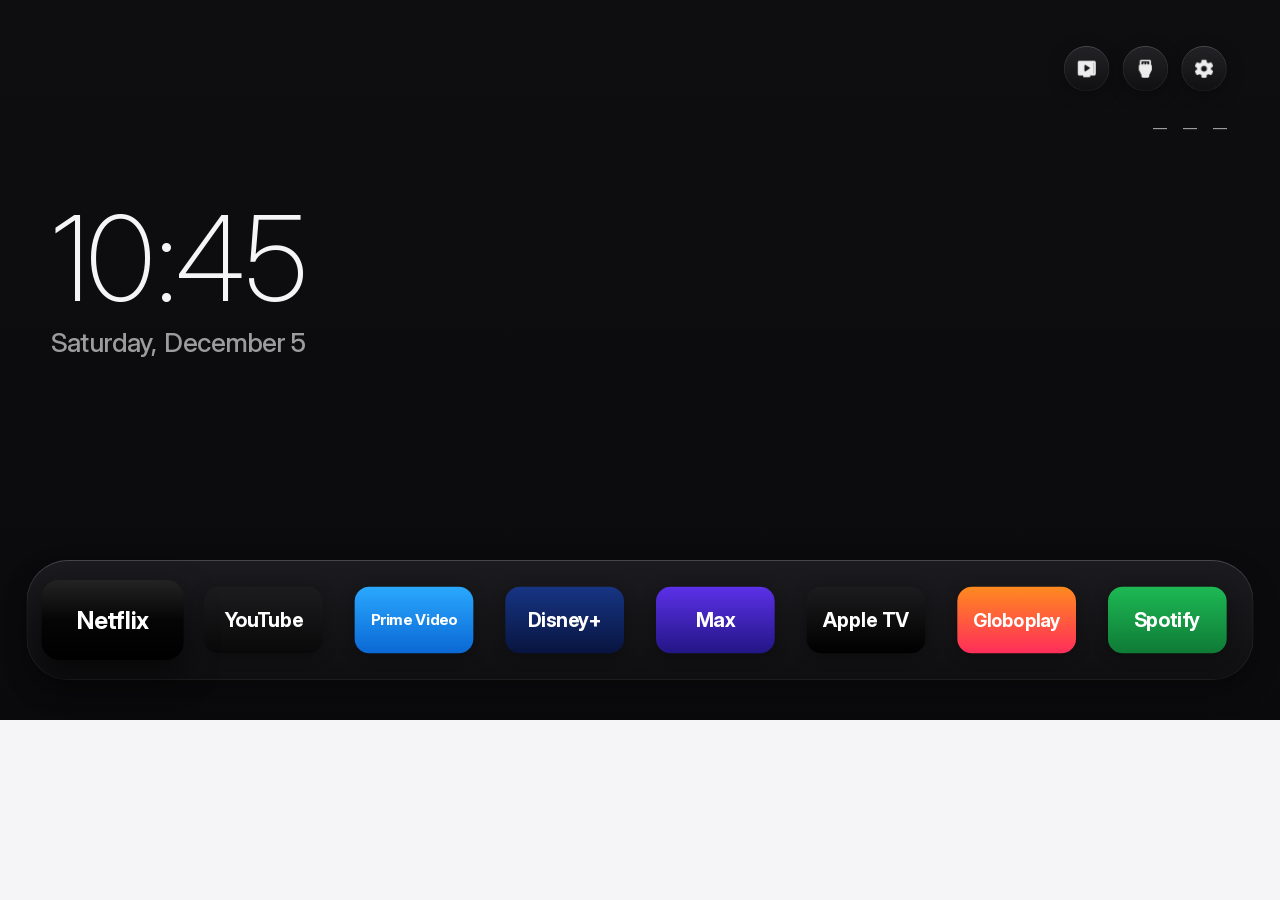
==== web/index.html @ 20df63eb "refactor: reorganiza estrutura da aplicacao Free My TV para Tizen" ====
<!doctype html>
<html lang="en">
<head>
<meta charset="utf-8">
<meta name="viewport" content="width=1920, height=1080">
<title>Free My TV</title>
<link rel="stylesheet" href="home.css">
</head>
<body>
<script>
  // The look the home screen last had, before anything is drawn, so a night start doesn't flash the day one first.
  try {
    if (localStorage.getItem('fmtv.night') === 'true') {
      document.documentElement.style.background = '#0B0B0D';
      document.body.className = 'night';
    }
  } catch (e) {}
</script>
<div id="stage">
  <div id="sky" class="layer">
    <div class="grad day"></div>
    <div class="grad night"></div>
    <canvas id="bgA" width="48" height="27"></canvas>
    <canvas id="bgB" width="48" height="27"></canvas>
    <div class="veil"></div>
    <div class="lift"></div>
  </div>
  <div id="home" class="layer">
    <div id="top" class="layer">
      <h1 id="title"></h1>
      <div id="tabs"></div>
      <div id="quotes"></div>
      <div id="buttons"></div>
      <div id="cards"></div>
      <div id="clock"><span class="time"></span><span class="date"></span></div>
    </div>
    <div id="platter"></div>
    <div id="tiles"></div>
  </div>
  <div id="drawer" class="layer"></div>
  <div id="apps" class="layer sheet"><h2></h2><div class="grid"></div></div>
  <div id="settings" class="layer sheet"><div class="box"></div></div>
  <div id="shelfedit" class="layer sheet"><div class="box"></div></div>
  <div id="langpick" class="layer sheet"><div class="box"></div></div>
  <div id="citypick" class="layer sheet"><div class="box"></div></div>
  <div id="keypick" class="layer sheet"><div class="box"></div></div>
  <div id="about" class="layer sheet"><div class="box"></div></div>
  <div id="dim" class="layer"></div>
  <div id="ambient" class="layer"></div>
  <div id="saver" class="layer"></div>
  <div id="toast"></div>
</div>
<script src="config.js"></script>
<script src="coins.js"></script>
<script src="i18n.js"></script>
<script src="strings.js"></script>
<script src="tv.js"></script>
<script src="zones.js"></script>
<script src="data.js"></script>
<script src="home.js"></script>
</body>
</html>
---- web/home.css ----
/*
 * The home screen on a 1920 × 1080 stage, with the Android app's measurements (HomeView): the title and tabs at the top
 * left, icon-only glass buttons at the top right, three picks, and the glass shelf at the bottom; ↓ on the shelf opens
 * the drawer (inputs, shortcuts, weather, prices). Light by day, dark from sunset to sunrise.
 * No CSS variables, grid or backdrop-filter: older LG TVs (webOS 3 and 4) don't have them, and blur is too heavy for
 * their GPUs. Only transform and opacity animate.
 */
@font-face {
  font-family: 'Inter';
  src: url('fonts/InterVariable.ttf') format('truetype');
  font-weight: 100 900;
}

html, body {
  margin: 0;
  padding: 0;
  width: 100%;
  height: 100%;
  overflow: hidden;
  background: #F5F5F7;
}

body {
  font-family: 'Inter', 'LG Smart UI', 'Helvetica Neue', Arial, sans-serif;
  color: #1D1D1F;
  -webkit-font-smoothing: antialiased;
  cursor: default;
}

button { font: inherit; color: inherit; background: none; border: 0; padding: 0; margin: 0; outline: none; }

#stage {
  position: absolute;
  left: 0;
  top: 0;
  width: 1920px;
  height: 1080px;
  overflow: hidden;
  -webkit-transform-origin: 0 0;
  transform-origin: 0 0;
}

.layer { position: absolute; left: 0; top: 0; width: 1920px; height: 1080px; }

/* Symbols: Material Symbols as white PNGs, tinted by the background color. */
.sym {
  display: inline-block;
  -webkit-mask-size: contain;
  -webkit-mask-repeat: no-repeat;
  -webkit-mask-position: center;
  background-color: currentColor;
}

/* MARK: - Background: the focused pick's photo, very blurred and almost white (almost black at night). */

#sky { background: #EBEBEF; }
#sky .grad { position: absolute; left: 0; top: 0; width: 100%; height: 100%; -webkit-transition: opacity 2s; transition: opacity 2s; }
#sky .day { background: -webkit-linear-gradient(top, #F5F5F7, #E2E2E7); background: linear-gradient(#F5F5F7, #E2E2E7); }
#sky .night { background: -webkit-linear-gradient(top, #1C1C1E, #0B0B0D); background: linear-gradient(#1C1C1E, #0B0B0D); opacity: 0; }
#sky canvas { position: absolute; left: -4%; top: -4%; width: 108%; height: 108%; opacity: 0; -webkit-transition: opacity 0.8s; transition: opacity 0.8s; }
#sky canvas.on { opacity: 1; }
#sky .veil { position: absolute; left: 0; top: 0; width: 100%; height: 100%; background: rgba(245, 245, 247, 0.74); -webkit-transition: background-color 2s; transition: background-color 2s; }
#sky .lift { position: absolute; left: 0; top: 0; width: 100%; height: 100%; background: #FFF; opacity: 0; -webkit-transition: opacity 0.45s, background-color 2s; transition: opacity 0.45s, background-color 2s; }
.night #sky .day { opacity: 0; }
.night #sky .night { opacity: 1; }
.night #sky .veil { background: rgba(11, 11, 13, 0.78); }
.night #sky .lift { background: #000; }
.drawer-open #sky .lift { opacity: 0.32; }
.night.drawer-open #sky .lift { opacity: 0.42; }

/* MARK: - Moving parts: the top fades and everything rises when the drawer opens. */

/* Each part is its own stack, so a focused tile (z-index) never shows over the drawer, a sheet or the screensaver. */
#home { z-index: 1; }
#drawer { z-index: 2; }
.sheet { z-index: 3; }
#saver { z-index: 4; }

#home, #drawer {
  -webkit-transition: -webkit-transform 0.38s cubic-bezier(0.32, 0.72, 0.2, 1), opacity 0.28s;
  transition: transform 0.38s cubic-bezier(0.32, 0.72, 0.2, 1), opacity 0.28s;
}
.drawer-open #home { -webkit-transform: translateY(-560px); transform: translateY(-560px); }
#top { -webkit-transition: opacity 0.2s; transition: opacity 0.2s; }
.drawer-open #top { opacity: 0; }
#drawer { -webkit-transform: translateY(560px); transform: translateY(560px); opacity: 0; }
.drawer-open #drawer { -webkit-transform: none; transform: none; opacity: 1; }
/* Closed, it still spans the screen below the shelf: only its keys take the pointer, and only when it's open. */
#drawer { pointer-events: none; }
.drawer-open #drawer .key { pointer-events: auto; }

/* MARK: - Title and tabs */

#title {
  position: absolute;
  left: 76px;
  top: 52px;
  margin: 0;
  font-size: 76px;
  font-weight: 600;
  letter-spacing: 0.004em;
  line-height: 1;
  white-space: nowrap;
  color: #1D1D1F;
  -webkit-transition: color 2s;
  transition: color 2s;
}

#tabs { position: absolute; left: 54px; top: 158px; height: 68px; white-space: nowrap; }
.tab {
  position: relative;
  display: inline-block;
  height: 68px;
  padding: 0 26px;
  margin-right: 4px;
  border-radius: 34px;
  font-size: 30px;
  font-weight: 500;
  line-height: 68px;
  color: #6E6E73;
  -webkit-transition: -webkit-transform 0.2s cubic-bezier(0.2, 0.9, 0.3, 1.2), background-color 0.17s, box-shadow 0.2s, color 0.17s;
  transition: transform 0.2s cubic-bezier(0.2, 0.9, 0.3, 1.2), background-color 0.17s, box-shadow 0.2s, color 0.17s;
}
.tab.on { font-weight: 600; color: #1D1D1F; }
.tab.focus {
  background: #FFF;
  color: #1D1D1F;
  -webkit-transform: scale(1.05);
  transform: scale(1.05);
  box-shadow: 0 8px 26px rgba(0, 0, 0, 0.22);
}
.night #title, .night .tab.on { color: #F5F5F7; }
.night .tab { color: rgba(245, 245, 247, 0.62); }
.night .tab.focus { color: #1D1D1F; box-shadow: 0 8px 26px rgba(0, 0, 0, 0.4); }

/* Crypto quotes at the right end of the tab row: a quiet detail. */
#quotes {
  position: absolute;
  right: 80px;
  top: 178px;
  height: 28px;
  font-size: 21px;
  line-height: 28px;
  color: #8E8E93;
  white-space: nowrap;
  -webkit-transition: opacity 0.17s;
  transition: opacity 0.17s;
  -webkit-font-feature-settings: 'tnum';
  font-feature-settings: 'tnum';
}
#quotes .q { display: inline-block; margin-left: 24px; }
#quotes svg { width: 15px; height: 15px; vertical-align: -1px; margin-right: 6px; fill: rgba(142, 142, 147, 0.7); }
#quotes.hide { opacity: 0; }
.night #quotes { color: rgba(245, 245, 247, 0.62); }
.night #quotes svg { fill: rgba(245, 245, 247, 0.55); }

/* Live TV, HDMI Inputs and Settings: glass circles; the focused one turns white, with its name below. */
.round {
  position: absolute;
  top: 69px;
  width: 68px;
  height: 68px;
  border-radius: 34px;
  background: -webkit-linear-gradient(top, rgba(255, 255, 255, 0.78), rgba(255, 255, 255, 0.5));
  background: linear-gradient(rgba(255, 255, 255, 0.78), rgba(255, 255, 255, 0.5));
  box-shadow: 0 6px 26px rgba(0, 0, 0, 0.1), inset 0 1px 0 rgba(255, 255, 255, 0.9), inset 0 0 0 1px rgba(255, 255, 255, 0.5);
  color: #1D1D1F;
  -webkit-transition: -webkit-transform 0.2s cubic-bezier(0.2, 0.9, 0.3, 1.2), box-shadow 0.2s, background-color 0.17s;
  transition: transform 0.2s cubic-bezier(0.2, 0.9, 0.3, 1.2), box-shadow 0.2s, background-color 0.17s;
}
.round .sym { position: absolute; left: 20px; top: 20px; width: 28px; height: 28px; }
.round.focus { background: #FFF; -webkit-transform: scale(1.1); transform: scale(1.1); box-shadow: 0 14px 30px rgba(0, 0, 0, 0.24); }
.round .tip {
  position: absolute;
  top: 88px;
  left: 50%;
  width: 300px;
  margin-left: -150px;
  text-align: center;
  font-size: 23px;
  font-weight: 600;
  white-space: nowrap;
  opacity: 0;
  -webkit-transition: opacity 0.14s;
  transition: opacity 0.14s;
}
.round.last .tip { left: auto; right: -10px; margin-left: 0; text-align: right; }
.round.focus .tip { opacity: 1; }
.night .round {
  background: -webkit-linear-gradient(top, rgba(40, 40, 44, 0.8), rgba(17, 17, 19, 0.62));
  background: linear-gradient(rgba(40, 40, 44, 0.8), rgba(17, 17, 19, 0.62));
  box-shadow: 0 6px 26px rgba(0, 0, 0, 0.3), inset 0 1px 0 rgba(255, 255, 255, 0.14), inset 0 0 0 1px rgba(255, 255, 255, 0.08);
  color: rgba(255, 255, 255, 0.92);
}
.night .round.focus { background: #FFF; color: #1D1D1F; }
.night .round.focus .tip { color: #F5F5F7; }

/* MARK: - Picks: the card with focus is wide, the others narrow (posters); it grows 5%, rises and its edge lights up. */

#cards {
  position: absolute;
  left: 0;
  top: 0;
  -webkit-transition: -webkit-transform 0.32s cubic-bezier(0.2, 0.9, 0.3, 1);
  transition: transform 0.32s cubic-bezier(0.2, 0.9, 0.3, 1);
}

.card {
  position: absolute;
  top: 262px;
  height: 442px;
  -webkit-transition: -webkit-transform 0.22s cubic-bezier(0.2, 0.9, 0.3, 1.15);
  transition: transform 0.22s cubic-bezier(0.2, 0.9, 0.3, 1.15);
}
.card .img {
  position: absolute;
  left: 0;
  top: 0;
  width: 100%;
  height: 100%;
  border-radius: 18px;
  overflow: hidden;
  background-color: #DADADF;
  background-size: cover;
  background-position: center;
  box-shadow: 0 10px 30px rgba(0, 0, 0, 0.14);
  -webkit-transition: box-shadow 0.22s;
  transition: box-shadow 0.22s;
}
/* As Backdrop.card(…, 0): taller than the card, a poster keeps its title and the wide card its photo's top. */
.card .layer {
  position: absolute;
  left: 0;
  top: 0;
  width: 100%;
  height: 100%;
  background-size: cover;
  background-position: center top;
}
.card .back {
  opacity: 0;
  -webkit-transition: opacity 0.3s;
  transition: opacity 0.3s;
}
.card.wide .back { opacity: 1; }
.card .img::after {
  content: '';
  position: absolute;
  left: 0;
  top: 0;
  right: 0;
  bottom: 0;
  border-radius: 18px;
  box-shadow: inset 0 0 0 2.5px rgba(255, 255, 255, 0.85);
  background: -webkit-linear-gradient(-60deg, rgba(255, 255, 255, 0.22), rgba(255, 255, 255, 0) 55%);
  background: linear-gradient(150deg, rgba(255, 255, 255, 0.22), rgba(255, 255, 255, 0) 55%);
  opacity: 0;
  -webkit-transition: opacity 0.17s;
  transition: opacity 0.17s;
}
.card.focus { -webkit-transform: translateY(-6px) scale(1.05); transform: translateY(-6px) scale(1.05); z-index: 2; }
.card.focus .img { box-shadow: 0 24px 46px rgba(0, 0, 0, 0.34); }
.card.focus .img::after { opacity: 1; }
.card .name {
  position: absolute;
  left: 0;
  top: 464px;
  max-width: 100%;
  overflow: hidden;
  text-overflow: ellipsis;
  white-space: nowrap;
  font-size: 31px;
  font-weight: 600;
  letter-spacing: 0.012em;
  color: #1D1D1F;
  -webkit-transition: color 2s;
  transition: color 2s;
}
.card .meta {
  position: absolute;
  left: 0;
  top: 506px;
  max-width: 100%;
  overflow: hidden;
  text-overflow: ellipsis;
  white-space: nowrap;
  font-size: 25px;
  font-weight: 500;
  color: #6E6E73;
  opacity: 0;
  -webkit-transition: opacity 0.3s;
  transition: opacity 0.3s;
}
.card.wide .meta { opacity: 1; }
.card.edge .name, .card.edge .meta { visibility: hidden; }
.night .card .img { background-color: #2C2C2E; box-shadow: 0 10px 30px rgba(0, 0, 0, 0.32); }
.night .card .name { color: #F5F5F7; }
.night .card .meta { color: rgba(245, 245, 247, 0.62); }

/* Without a TMDB key (or picks yet): the date and the time instead of the cards. */
#clock {
  position: absolute;
  left: 76px;
  top: 300px;
  font-size: 176px;
  font-weight: 200;
  letter-spacing: -0.01em;
  line-height: 1;
  color: #1D1D1F;
  display: none;
}
#clock .date { display: block; font-size: 40px; font-weight: 500; letter-spacing: 0; margin-top: 18px; color: #6E6E73; }
.no-picks #clock { display: block; }
.no-key #title, .no-key #tabs { visibility: hidden; }
.night #clock { color: #F5F5F7; }
.night #clock .date { color: rgba(245, 245, 247, 0.62); }

/* MARK: - Shelf: the glass bar with the apps, each in its brand color; focused, a tile grows 20% and rises. */

#platter {
  position: absolute;
  top: 814px;
  height: 206px;
  border-radius: 62px;
  background: -webkit-linear-gradient(top, rgba(255, 255, 255, 0.62), rgba(255, 255, 255, 0.4));
  background: linear-gradient(rgba(255, 255, 255, 0.62), rgba(255, 255, 255, 0.4));
  box-shadow: 0 18px 40px rgba(0, 0, 0, 0.12), inset 0 1.5px 0 rgba(255, 255, 255, 0.95), inset 0 0 0 1px rgba(255, 255, 255, 0.55);
}
.night #platter {
  background: -webkit-linear-gradient(top, rgba(34, 34, 38, 0.72), rgba(17, 17, 19, 0.6));
  background: linear-gradient(rgba(34, 34, 38, 0.72), rgba(17, 17, 19, 0.6));
  box-shadow: 0 18px 40px rgba(0, 0, 0, 0.32), inset 0 1.5px 0 rgba(255, 255, 255, 0.14), inset 0 0 0 1px rgba(255, 255, 255, 0.08);
}

#tiles {
  position: absolute;
  left: 0;
  top: 0;
  -webkit-transition: -webkit-transform 0.3s cubic-bezier(0.2, 0.9, 0.3, 1);
  transition: transform 0.3s cubic-bezier(0.2, 0.9, 0.3, 1);
}

.tile {
  position: absolute;
  top: 854px;
  height: 126px;
  border-radius: 22px;
  overflow: hidden;
  color: #FFF;
  box-shadow: 0 4px 22px rgba(0, 0, 0, 0.14);
  -webkit-transition: -webkit-transform 0.2s cubic-bezier(0.2, 0.9, 0.3, 1.2), box-shadow 0.2s, opacity 0.3s;
  transition: transform 0.2s cubic-bezier(0.2, 0.9, 0.3, 1.2), box-shadow 0.2s, opacity 0.3s;
}
.tile img { position: absolute; left: 50%; top: 50%; max-width: 76%; max-height: 62%; -webkit-transform: translate(-50%, -50%); transform: translate(-50%, -50%); }
/* a logo lifted off the TV's icon (home.js): as large as the tile allows */
.tile img.logo { width: 70%; height: 50%; max-width: none; max-height: none; object-fit: contain; }
.tile .word {
  position: absolute;
  left: 8%;
  right: 8%;
  top: 50%;
  margin-top: -20px;
  height: 40px;
  line-height: 40px;
  text-align: center;
  font-size: 30px;
  font-weight: 700;
  letter-spacing: -0.01em;
  white-space: nowrap;
  overflow: hidden;
  text-overflow: ellipsis;
}
.tile::after {
  content: '';
  position: absolute;
  left: 0;
  top: 0;
  right: 0;
  height: 50%;
  background: -webkit-linear-gradient(top, rgba(255, 255, 255, 0.1), rgba(255, 255, 255, 0));
  background: linear-gradient(rgba(255, 255, 255, 0.1), rgba(255, 255, 255, 0));
  opacity: 0;
  -webkit-transition: opacity 0.17s;
  transition: opacity 0.17s;
}
.tile.focus { -webkit-transform: scale(1.2); transform: scale(1.2); box-shadow: 0 18px 40px rgba(0, 0, 0, 0.34); z-index: 2; }
.tile.focus::after { opacity: 1; }
.night .tile { box-shadow: 0 4px 22px rgba(0, 0, 0, 0.3); }
.night .tile.focus { box-shadow: 0 18px 40px rgba(0, 0, 0, 0.6); }
.more { position: absolute; width: 17px; height: 17px; color: rgba(0, 0, 0, 0.6); }
.more.back { -webkit-transform: scaleX(-1); transform: scaleX(-1); }
.night .more { color: rgba(255, 255, 255, 0.8); }

/* MARK: - Drawer: inputs and shortcuts, weather, prices */

.row-title { position: absolute; top: 494px; font-size: 25px; font-weight: 600; color: #6E6E73; white-space: nowrap; }
.night .row-title { color: rgba(255, 255, 255, 0.7); }

.glass {
  background: -webkit-linear-gradient(top, rgba(255, 255, 255, 0.86), rgba(255, 255, 255, 0.66));
  background: linear-gradient(rgba(255, 255, 255, 0.86), rgba(255, 255, 255, 0.66));
  box-shadow: 0 10px 30px rgba(0, 0, 0, 0.1), inset 0 1.5px 0 rgba(255, 255, 255, 0.95), inset 0 0 0 1px rgba(255, 255, 255, 0.5);
}
.night .glass {
  background: -webkit-linear-gradient(top, rgba(38, 38, 42, 0.78), rgba(17, 17, 19, 0.64));
  background: linear-gradient(rgba(38, 38, 42, 0.78), rgba(17, 17, 19, 0.64));
  box-shadow: 0 10px 30px rgba(0, 0, 0, 0.3), inset 0 1.5px 0 rgba(255, 255, 255, 0.12), inset 0 0 0 1px rgba(255, 255, 255, 0.07);
}

.key {
  position: absolute;
  top: 540px;
  height: 126px;
  border-radius: 20px;
  text-align: center;
  color: #1D1D1F;
  -webkit-transition: -webkit-transform 0.19s cubic-bezier(0.2, 0.9, 0.3, 1.2), box-shadow 0.19s, background-color 0.14s;
  transition: transform 0.19s cubic-bezier(0.2, 0.9, 0.3, 1.2), box-shadow 0.19s, background-color 0.14s;
}
.key .sym { position: absolute; left: 50%; top: 33px; width: 34px; height: 34px; margin-left: -17px; }
.key .label { position: absolute; left: 8px; right: 8px; top: 82px; font-size: 23px; font-weight: 500; white-space: nowrap; overflow: hidden; text-overflow: ellipsis; }
.key.off { color: #8E8E93; }
.key.focus { background: #F5F5F7; color: #1C1C1E; -webkit-transform: scale(1.07); transform: scale(1.07); box-shadow: 0 16px 34px rgba(0, 0, 0, 0.42); z-index: 2; }
.night .key { color: rgba(255, 255, 255, 0.95); }
.night .key.off { color: rgba(255, 255, 255, 0.42); }
.night .key.focus { color: #1C1C1E; }

.panel { position: absolute; top: 708px; height: 300px; border-radius: 30px; overflow: hidden; color: #1D1D1F; }
.night .panel { color: #F5F5F7; }
.panel .head { position: absolute; left: 34px; top: 30px; font-size: 25px; font-weight: 600; color: #6E6E73; white-space: nowrap; }
.panel .side { position: absolute; right: 34px; top: 33px; font-size: 21px; font-weight: 500; color: #8E8E93; white-space: nowrap; }
.night .panel .head { color: rgba(255, 255, 255, 0.7); }
.night .panel .side { color: rgba(255, 255, 255, 0.6); }

#weather .now { position: absolute; left: 34px; top: 82px; height: 100px; white-space: nowrap; }
#weather .now .sym { width: 56px; height: 56px; vertical-align: 12px; margin-right: 18px; }
#weather .now .temp { font-size: 100px; font-weight: 300; line-height: 100px; -webkit-font-feature-settings: 'tnum'; font-feature-settings: 'tnum'; }
#weather .cond { position: absolute; left: 34px; top: 192px; font-size: 29px; font-weight: 500; white-space: nowrap; }
#weather .range { position: absolute; left: 34px; top: 236px; font-size: 23px; font-weight: 500; color: #6E6E73; white-space: nowrap; -webkit-font-feature-settings: 'tnum'; font-feature-settings: 'tnum'; }
#weather .split { position: absolute; left: 391px; top: 34px; bottom: 34px; width: 2px; background: rgba(0, 0, 0, 0.1); }
#weather .hours { position: absolute; left: 422px; right: 30px; top: 74px; height: 140px; }
#weather .hour { position: absolute; top: 0; text-align: center; -webkit-font-feature-settings: 'tnum'; font-feature-settings: 'tnum'; }
#weather .hour .t { font-size: 22px; font-weight: 500; color: #6E6E73; }
#weather .hour .sym { display: block; width: 30px; height: 30px; margin: 22px auto 18px; }
#weather .hour .d { font-size: 26px; font-weight: 500; }
#weather .hour .low { margin-left: 6px; font-size: 22px; color: #6E6E73; }
#weather .sun { position: absolute; left: 422px; top: 236px; font-size: 23px; font-weight: 500; color: #6E6E73; white-space: nowrap; }
#weather .sun .sym { width: 22px; height: 22px; vertical-align: -3px; margin-right: 10px; }
#weather .sun span { margin-right: 36px; }
.night #weather .range, .night #weather .hour .t, .night #weather .hour .low, .night #weather .sun { color: rgba(255, 255, 255, 0.68); }
.night #weather .split { background: rgba(255, 255, 255, 0.14); }

#prices .coin { position: absolute; left: 34px; right: 34px; height: 40px; font-size: 29px; font-weight: 500; white-space: nowrap; }
#prices .coin svg { position: absolute; left: 2px; top: 6px; width: 26px; height: 26px; fill: #6E6E73; }
#prices .coin .n { position: absolute; left: 50px; top: 0; }
#prices .coin .p { position: absolute; right: 128px; top: 1px; font-size: 26px; -webkit-font-feature-settings: 'tnum'; font-feature-settings: 'tnum'; }
#prices .coin .c { position: absolute; right: 0; top: 2px; width: 108px; height: 34px; line-height: 34px; border-radius: 17px; text-align: center; font-size: 21px; font-weight: 600; -webkit-font-feature-settings: 'tnum'; font-feature-settings: 'tnum'; }
#prices .up { color: #248A3D; background: rgba(36, 138, 61, 0.2); }
#prices .down { color: #D70015; background: rgba(215, 0, 21, 0.2); }
.night #prices .coin svg { fill: rgba(255, 255, 255, 0.8); }
.night #prices .up { color: #30D158; background: rgba(48, 209, 88, 0.2); }
.night #prices .down { color: #FF453A; background: rgba(255, 69, 58, 0.2); }

/* MARK: - Sheets over the home screen: All Apps, Settings, Shelf, Language, About */

.sheet {
  background: rgba(0, 0, 0, 0.66);
  color: #FFF;
  opacity: 0;
  visibility: hidden;
  pointer-events: none; /* while it fades out, the pointer goes to what's under it, not to its rows */
  -webkit-transform: scale(1.04);
  transform: scale(1.04);
  -webkit-transition: opacity 0.24s, -webkit-transform 0.3s cubic-bezier(0.2, 0.9, 0.3, 1), visibility 0s 0.3s;
  transition: opacity 0.24s, transform 0.3s cubic-bezier(0.2, 0.9, 0.3, 1), visibility 0s 0.3s;
}
.sheet.open { opacity: 1; visibility: visible; pointer-events: auto; -webkit-transform: none; transform: none; -webkit-transition-delay: 0s; transition-delay: 0s; }
.sheet h2 { position: absolute; left: 0; right: 0; top: 84px; margin: 0; text-align: center; font-size: 40px; font-weight: 600; }

#apps .grid { position: absolute; left: 0; top: 0; width: 1920px; -webkit-transition: -webkit-transform 0.28s cubic-bezier(0.2, 0.9, 0.3, 1); transition: transform 0.28s cubic-bezier(0.2, 0.9, 0.3, 1); }
.cell { position: absolute; width: 300px; height: 169px; }
.cell .face {
  position: absolute;
  left: 0;
  top: 0;
  width: 300px;
  height: 169px;
  border-radius: 22px;
  overflow: hidden;
  box-shadow: inset 0 0 0 2px rgba(255, 255, 255, 0.08);
  -webkit-transition: -webkit-transform 0.19s cubic-bezier(0.2, 0.9, 0.3, 1.2), box-shadow 0.19s;
  transition: transform 0.19s cubic-bezier(0.2, 0.9, 0.3, 1.2), box-shadow 0.19s;
}
.cell .face img { position: absolute; left: 50%; top: 50%; max-width: 70%; max-height: 60%; -webkit-transform: translate(-50%, -50%); transform: translate(-50%, -50%); }
.cell .face img.logo { width: 64%; height: 46%; max-width: none; max-height: none; object-fit: contain; }
.cell .face .word { position: absolute; left: 6%; right: 6%; top: 50%; margin-top: -22px; height: 44px; line-height: 44px; text-align: center; font-size: 32px; font-weight: 700; white-space: nowrap; overflow: hidden; text-overflow: ellipsis; color: #FFF; }
.cell .label { position: absolute; left: 0; right: 0; top: 186px; text-align: center; font-size: 24px; font-weight: 500; color: rgba(255, 255, 255, 0.6); white-space: nowrap; overflow: hidden; text-overflow: ellipsis; }
.cell.focus .face { -webkit-transform: scale(1.08); transform: scale(1.08); box-shadow: 0 16px 34px rgba(0, 0, 0, 0.55), inset 0 0 0 2px rgba(255, 255, 255, 0.4); }
.cell.focus .label { color: #FFF; }

#settings .box, #shelfedit .box, #langpick .box, #citypick .box, #keypick .box, #about .box {
  position: absolute;
  left: 560px;
  top: 150px;
  width: 800px;
  border-radius: 40px;
  padding: 30px 30px 26px;
  box-sizing: border-box;
  background: -webkit-linear-gradient(top, rgba(34, 36, 44, 0.96), rgba(18, 20, 26, 0.97));
  background: linear-gradient(rgba(34, 36, 44, 0.96), rgba(18, 20, 26, 0.97));
  box-shadow: 0 40px 90px rgba(0, 0, 0, 0.6), inset 0 1px 0 rgba(255, 255, 255, 0.14), inset 0 0 0 1px rgba(255, 255, 255, 0.08);
}
.box .title { font-size: 38px; font-weight: 700; padding: 6px 18px 18px; letter-spacing: -0.01em; }
.box .title .sym { width: 36px; height: 36px; vertical-align: -5px; margin-right: 14px; color: rgba(255, 255, 255, 0.85); }
.box .list { position: relative; overflow: hidden; }
.box .rows { -webkit-transition: -webkit-transform 0.2s cubic-bezier(0.2, 0.9, 0.3, 1); transition: transform 0.2s cubic-bezier(0.2, 0.9, 0.3, 1); }
.box .row { position: relative; height: 70px; margin-bottom: 8px; border-radius: 20px; font-size: 30px; font-weight: 600; line-height: 70px; padding: 0 24px; white-space: nowrap; -webkit-transition: background-color 0.13s; transition: background-color 0.13s; }
.box .row.focus { background: rgba(255, 255, 255, 0.13); box-shadow: inset 0 1px 0 rgba(255, 255, 255, 0.14); }
.box .row .value { position: absolute; right: 24px; top: 0; color: rgba(255, 255, 255, 0.92); font-weight: 500; }
.box .row .value .chev { color: rgba(255, 255, 255, 0.35); margin: 0 10px; }
.box .row .value .sym { width: 26px; height: 26px; vertical-align: -3px; }
.box .row.dim { color: rgba(255, 255, 255, 0.4); }
#about .row .value { font-feature-settings: 'tnum'; }
#citypick .row.field input, #keypick .row.field input {
  width: 100%;
  height: 70px;
  margin: 0;
  padding: 0;
  border: 0;
  outline: none;
  background: transparent;
  color: #FFF;
  font: inherit;
  line-height: 70px;
}
#citypick .row.field, #keypick .row.field { box-shadow: inset 0 0 0 2px rgba(255, 255, 255, 0.18); }
#citypick .row.field input::-webkit-input-placeholder, #keypick .row.field input::-webkit-input-placeholder { color: rgba(255, 255, 255, 0.4); }
#citypick .row.field input::placeholder, #keypick .row.field input::placeholder { color: rgba(255, 255, 255, 0.4); }
#citypick .row { overflow: hidden; text-overflow: ellipsis; }
#about .row .value.cut { overflow: hidden; text-overflow: ellipsis; }
.box .hint { padding: 14px 18px 0; font-size: 22px; font-weight: 500; color: rgba(255, 255, 255, 0.5); }
.box .hint.warn { color: #FFC266; }
.box .hint.steps { white-space: pre-line; line-height: 1.4; }
.toggle { position: absolute; right: 24px; top: 13px; width: 78px; height: 44px; border-radius: 22px; background: #3A3D45; -webkit-transition: background-color 0.14s; transition: background-color 0.14s; }
.toggle::after { content: ''; position: absolute; left: 4px; top: 4px; width: 36px; height: 36px; border-radius: 18px; background: #FFF; box-shadow: 0 2px 6px rgba(0, 0, 0, 0.35); -webkit-transition: -webkit-transform 0.14s; transition: transform 0.14s; }
.toggle.on { background: #3FD69B; }
.toggle.on::after { -webkit-transform: translateX(34px); transform: translateX(34px); }

/* MARK: - Dim: a black layer over the picture, for a dark room (panel brightness needs private APIs) */

#dim { z-index: 6; background: #000; opacity: 0; pointer-events: none; -webkit-transition: opacity 0.5s; transition: opacity 0.5s; }
#dim.d1 { opacity: 0.28; }
#dim.d2 { opacity: 0.42; }
#dim.d3 { opacity: 0.55; }

/* MARK: - The clock screensaver: a large clock and the weather, drifting slowly for OLED panels */

#ambient { z-index: 4; background: #050506; opacity: 0; visibility: hidden; -webkit-transition: opacity 1.1s, visibility 0s 1.1s; transition: opacity 1.1s, visibility 0s 1.1s; }
#ambient.on { opacity: 1; visibility: visible; -webkit-transition-delay: 0s; transition-delay: 0s; }
#ambient .shift { position: absolute; left: 0; top: 0; width: 1920px; height: 1080px; -webkit-transition: -webkit-transform 9s linear; transition: transform 9s linear; }
#ambient .clock { position: absolute; left: 96px; top: 238px; font-size: 232px; font-weight: 200; line-height: 0.96; letter-spacing: -0.025em; color: #F5F5F7; -webkit-font-feature-settings: 'tnum'; font-feature-settings: 'tnum'; }
#ambient .date { position: absolute; left: 108px; top: 512px; font-size: 40px; font-weight: 500; color: rgba(245, 245, 247, 0.55); }
#ambient .side { position: absolute; right: 108px; top: 250px; width: 660px; text-align: right; color: #F5F5F7; }
#ambient .temp { font-size: 118px; font-weight: 200; line-height: 1; -webkit-font-feature-settings: 'tnum'; font-feature-settings: 'tnum'; }
#ambient .cond { margin-top: 8px; font-size: 30px; font-weight: 500; color: rgba(245, 245, 247, 0.6); }

/* MARK: - Screensaver: the picks' photos, slowly moving, and a clock */

#saver { background: #000; opacity: 0; visibility: hidden; -webkit-transition: opacity 1.2s, visibility 0s 1.2s; transition: opacity 1.2s, visibility 0s 1.2s; }
#saver.on { opacity: 1; visibility: visible; -webkit-transition-delay: 0s; transition-delay: 0s; }
#saver .photo { position: absolute; left: 0; top: 0; width: 1920px; height: 1080px; background-size: cover; background-position: center; opacity: 0; -webkit-transition: opacity 2.4s, -webkit-transform 24s linear; transition: opacity 2.4s, transform 24s linear; }
#saver .photo.on { opacity: 1; }
#saver .shade { position: absolute; left: 0; right: 0; bottom: 0; height: 520px; background: -webkit-linear-gradient(top, rgba(0, 0, 0, 0), rgba(0, 0, 0, 0.55)); background: linear-gradient(rgba(0, 0, 0, 0), rgba(0, 0, 0, 0.55)); }
#saver .clock {
  position: absolute;
  left: 80px;
  bottom: 90px;
  padding: 26px 46px 30px;
  border-radius: 46px;
  color: #FFF;
  background: -webkit-linear-gradient(top, rgba(255, 255, 255, 0.22), rgba(255, 255, 255, 0.1));
  background: linear-gradient(rgba(255, 255, 255, 0.22), rgba(255, 255, 255, 0.1));
  box-shadow: 0 30px 70px rgba(0, 0, 0, 0.35), inset 0 1.5px 0 rgba(255, 255, 255, 0.4), inset 0 0 0 1px rgba(255, 255, 255, 0.18);
  white-space: nowrap;
}
#saver .clock .time { font-size: 150px; font-weight: 300; line-height: 1; letter-spacing: -0.02em; -webkit-font-feature-settings: 'tnum'; font-feature-settings: 'tnum'; }
#saver .clock .date { margin-top: 10px; font-size: 34px; font-weight: 500; color: rgba(255, 255, 255, 0.82); }
#saver .clock .title { margin-top: 18px; font-size: 26px; font-weight: 500; color: rgba(255, 255, 255, 0.65); }
#saver .clock .hint { margin-top: 8px; font-size: 22px; color: rgba(255, 255, 255, 0.55); }

/* MARK: - Toast */

#toast {
  position: absolute;
  left: 50%;
  top: 64px;
  max-width: 820px;
  -webkit-transform: translate(-50%, -16px);
  transform: translate(-50%, -16px);
  padding: 18px 30px;
  border-radius: 32px;
  font-size: 26px;
  font-weight: 500;
  line-height: 1.3;
  color: rgba(255, 255, 255, 0.95);
  background: rgba(17, 17, 19, 0.86);
  box-shadow: 0 16px 40px rgba(0, 0, 0, 0.35), inset 0 1px 0 rgba(255, 255, 255, 0.14);
  opacity: 0;
  -webkit-transition: opacity 0.2s, -webkit-transform 0.2s;
  transition: opacity 0.2s, transform 0.2s;
  z-index: 50;
}
#toast.on { opacity: 1; -webkit-transform: translate(-50%, 0); transform: translate(-50%, 0); }

/* The Magic Remote's pointer: no text selection, no outlines. */
* { -webkit-user-select: none; user-select: none; -webkit-tap-highlight-color: transparent; }

/* Tizen 2 and 1 GB TVs (see tv.js): no shadows or animations; their GPUs can't keep up while the focus moves. */
.lite * { box-shadow: none !important; -webkit-transition: none !important; transition: none !important; }

/* Samsungs up to 2 GB (see tv.js): the parts that move lose their soft shadows, which the TV repainted on every frame of
   a move, and what slides is a layer from the start, so a move starts at once. */
.flat .tab, .flat .card .img, .flat .tile, .flat .key { box-shadow: none !important; }
.flat .cell.focus .face { box-shadow: inset 0 0 0 2px rgba(255, 255, 255, 0.4) !important; }
.flat #home, .flat #drawer, .flat #cards, .flat .card, .flat #tiles, .flat .tile { will-change: transform; }
.flat #top { will-change: opacity; }
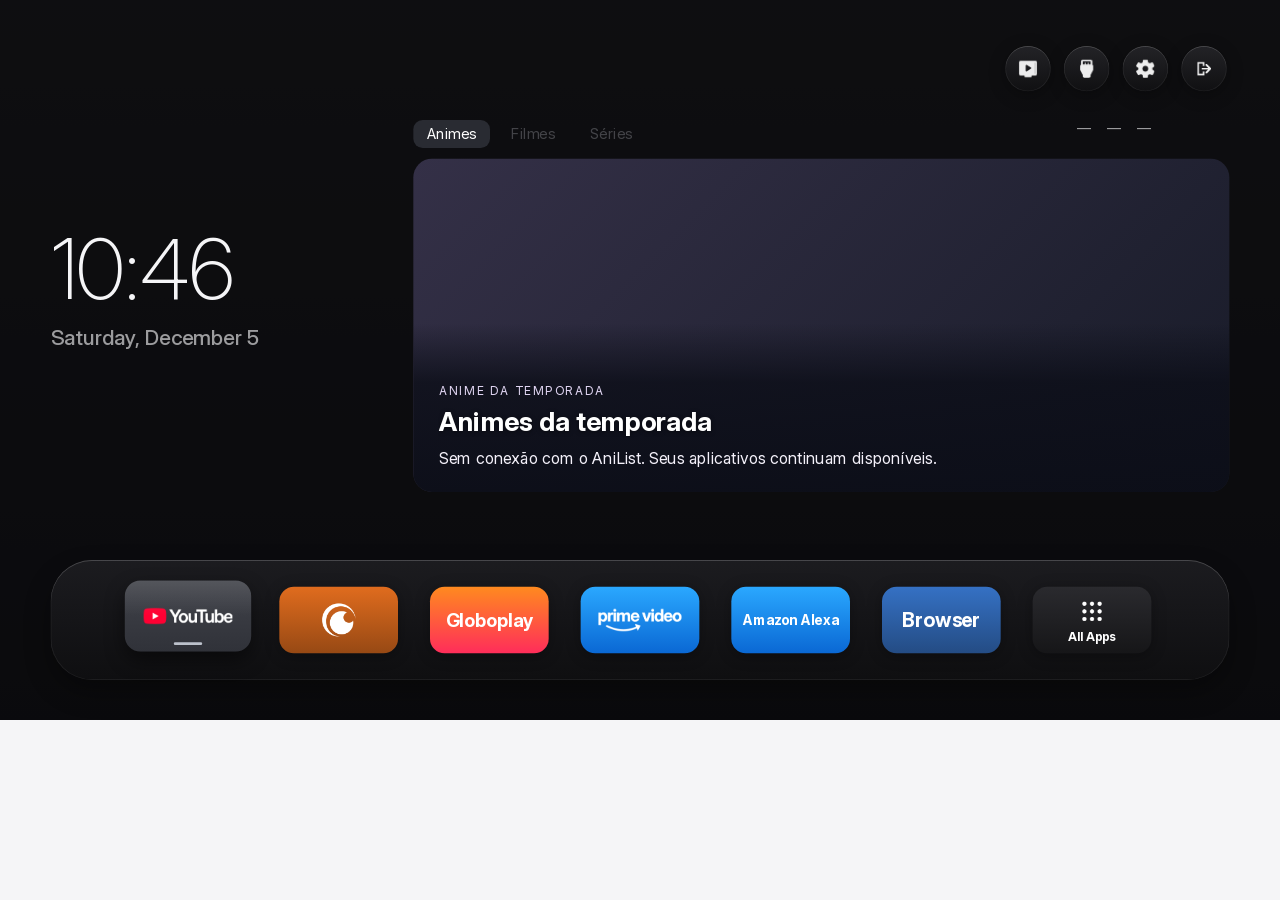
==== commit 8ca7c4c9: "feat: customize Tizen home with media, ambient and favorites" ====
--- a/web/index.html
+++ b/web/index.html
@@ -4,7 +4,7 @@
 <meta charset="utf-8">
 <meta name="viewport" content="width=1920, height=1080">
 <title>Free My TV</title>
-<link rel="stylesheet" href="home.css">
+<link rel="stylesheet" href="home.css?v=highlights-1">
 </head>
 <body>
 <script>
@@ -33,6 +33,16 @@
       <div id="buttons"></div>
       <div id="cards"></div>
       <div id="clock"><span class="time"></span><span class="date"></span></div>
+      <div id="highlight-tabs" role="tablist" aria-label="Destaques"><button type="button" role="tab" aria-selected="true">Animes</button><button type="button" role="tab" aria-selected="false" disabled>Filmes</button><button type="button" role="tab" aria-selected="false" disabled>Séries</button></div>
+      <section id="season-anime" aria-label="Anime da temporada" hidden>
+        <img class="anime-art" alt="" hidden>
+        <div class="anime-copy">
+          <p class="anime-label">ANIME DA TEMPORADA</p>
+          <h2>Animes da temporada</h2>
+          <p class="anime-info">Destaque indisponível.</p>
+        </div>
+        <div class="anime-dots" aria-hidden="true"></div>
+      </section>
     </div>
     <div id="platter"></div>
     <div id="tiles"></div>
@@ -57,6 +67,7 @@
 <script src="tv.js"></script>
 <script src="zones.js"></script>
 <script src="data.js"></script>
-<script src="home.js"></script>
+<script src="anime.js?v=6"></script>
+<script src="home.js?v=highlights-2"></script>
 </body>
 </html>
--- a/web/home.css
+++ b/web/home.css
@@ -85,6 +85,21 @@
 .drawer-open #top { opacity: 0; }
 #drawer { -webkit-transform: translateY(560px); transform: translateY(560px); opacity: 0; }
 .drawer-open #drawer { -webkit-transform: none; transform: none; opacity: 1; }
+.drawer-games #drawer { -webkit-transform: translateY(-360px); transform: translateY(-360px); }
+.drawer-games #home { -webkit-transform: translateY(-920px); transform: translateY(-920px); }
+#featured-games { position: absolute; left: 80px; top: 1044px; width: 1760px; height: 292px; }
+#featured-games h2 { margin: 0; font-size: 25px; font-weight: 600; color: #bfc1c8; }
+#featured-games .game { position: absolute; top: 56px; width: 565.333px; height: 220px; padding: 30px; box-sizing: border-box; border-radius: 26px; color: #f5f5f7; background: linear-gradient(135deg,#303241,#17191f); -webkit-transition: transform .16s, box-shadow .16s; transition: transform .16s, box-shadow .16s; }
+#featured-games .game-1 { background: linear-gradient(135deg,#283b3d,#17191f); }
+#featured-games .game-2 { background: linear-gradient(135deg,#3b3039,#17191f); }
+.game-demo, .game-genre { font-size: 20px; color: #bfc1c8; }
+.game-title { margin: 32px 0 12px; font-size: 30px; font-weight: 600; }
+#featured-games .game.focus { -webkit-transform: scale(1.025); transform: scale(1.025); box-shadow: 0 10px 28px rgba(0,0,0,.4), 0 0 0 2px #686c77; }
+#featured-games .game.focus::after { content: ''; position: absolute; bottom: 12px; left: 46%; width: 8%; height: 4px; border-radius: 3px; background: #c6c8d0; }
+.drawer-open #featured-games .game { pointer-events: auto; }
+@media (prefers-reduced-motion: reduce) {
+  .drawer-games #drawer, .drawer-games #home, #featured-games .game { -webkit-transition: none; transition: none; }
+}
 /* Closed, it still spans the screen below the shelf: only its keys take the pointer, and only when it's open. */
 #drawer { pointer-events: none; }
 .drawer-open #drawer .key { pointer-events: auto; }
@@ -315,6 +330,31 @@
 .night #clock { color: #F5F5F7; }
 .night #clock .date { color: rgba(245, 245, 247, 0.62); }
 
+/* One informational feature, beside the clock; the original shelf stays one row. */
+#season-anime { display: none; position: absolute; left: 620px; top: 238px; width: 1224px; height: 500px; border-radius: 28px; overflow: hidden; background: linear-gradient(135deg, #343047, #181b28); color: #FFF; }
+#season-anime[hidden] { display: none; }
+.no-picks #season-anime { display: block; }
+.no-picks #clock { top: 340px; font-size: 126px; width: 520px; }
+.no-picks #clock .date { font-size: 32px; line-height: 1.4; }
+#season-anime .anime-art { display: block; position: absolute; left: 0; top: 0; right: 0; bottom: 0; width: 100%; height: 100%; max-width: none; max-height: none; margin: 0; object-fit: cover; object-position: center; }
+#season-anime .anime-art[hidden] { display: none; }
+.anime-copy { position: absolute; left: 0; right: 0; bottom: 0; padding: 90px 38px 32px; background: linear-gradient(transparent, rgba(12, 14, 24, .82) 35%, rgba(12, 14, 24, .97)); }
+.anime-label { font-size: 18px; letter-spacing: 2px; margin: 0 0 12px; color: #ded3f0; }
+#season-anime h2 { margin: 0 0 14px; font-size: 40px; line-height: 1.2; max-height: 144px; overflow: hidden; color: #FFF; text-shadow: 0 2px 6px rgba(0, 0, 0, .5); }
+#season-anime .anime-info { margin: 0; font-size: 24px; line-height: 1.5; color: #F4F1FA; }
+#season-anime .anime-art, #season-anime .anime-copy { -webkit-transition: opacity .16s ease; transition: opacity .16s ease; }
+#season-anime.anime-changing .anime-art, #season-anime.anime-changing .anime-copy { opacity: .65; }
+.anime-dots { position: absolute; right: 36px; bottom: 22px; height: 6px; }
+.anime-dots span { display: inline-block; width: 6px; height: 6px; margin-left: 7px; border-radius: 3px; background: #777582; }
+.anime-dots .current { width: 16px; background: #D3CFDD; }
+@media (prefers-reduced-motion: reduce) {
+  #season-anime .anime-art, #season-anime .anime-copy { -webkit-transition: none; transition: none; }
+}
+@media (prefers-reduced-motion: reduce) {
+  #tiles .tile, #tiles { -webkit-transition: none; transition: none; }
+  #tiles .tile.focus { -webkit-transform: none; transform: none; }
+}
+
 /* MARK: - Shelf: the glass bar with the apps, each in its brand color; focused, a tile grows 20% and rises. */
 
 #platter {
@@ -352,6 +392,8 @@
   transition: transform 0.2s cubic-bezier(0.2, 0.9, 0.3, 1.2), box-shadow 0.2s, opacity 0.3s;
 }
 .tile img { position: absolute; left: 50%; top: 50%; max-width: 76%; max-height: 62%; -webkit-transform: translate(-50%, -50%); transform: translate(-50%, -50%); }
+.tile.all-apps .sym { position: absolute; left: 50%; top: 22%; margin-left: -15px; }
+.tile.all-apps .word { top: auto; bottom: 12px; margin-top: 0; height: 24px; line-height: 24px; font-size: 18px; }
 /* a logo lifted off the TV's icon (home.js): as large as the tile allows */
 .tile img.logo { width: 70%; height: 50%; max-width: none; max-height: none; object-fit: contain; }
 .tile .word {
@@ -383,10 +425,30 @@
   -webkit-transition: opacity 0.17s;
   transition: opacity 0.17s;
 }
-.tile.focus { -webkit-transform: scale(1.2); transform: scale(1.2); box-shadow: 0 18px 40px rgba(0, 0, 0, 0.34); z-index: 2; }
+.tile.focus {
+  /* Brand gradients are inline; override only the focused tile, never its logo. */
+  background: linear-gradient(#41434A, #303239) !important;
+  -webkit-transform: translateY(-6px) scale(1.065);
+  transform: translateY(-6px) scale(1.065);
+  box-shadow: 0 12px 28px rgba(0, 0, 0, 0.32);
+  z-index: 2;
+}
+.tile.focus::before {
+  content: '';
+  position: absolute;
+  left: 50%;
+  bottom: 9px;
+  width: 40px;
+  height: 4px;
+  margin-left: -20px;
+  border-radius: 2px;
+  background: #BCC1CB;
+  pointer-events: none;
+  z-index: 3;
+}
 .tile.focus::after { opacity: 1; }
 .night .tile { box-shadow: 0 4px 22px rgba(0, 0, 0, 0.3); }
-.night .tile.focus { box-shadow: 0 18px 40px rgba(0, 0, 0, 0.6); }
+.night .tile.focus { box-shadow: 0 12px 28px rgba(0, 0, 0, 0.48); }
 .more { position: absolute; width: 17px; height: 17px; color: rgba(0, 0, 0, 0.6); }
 .more.back { -webkit-transform: scaleX(-1); transform: scaleX(-1); }
 .night .more { color: rgba(255, 255, 255, 0.8); }
@@ -431,6 +493,18 @@
 .panel .side { position: absolute; right: 34px; top: 33px; font-size: 21px; font-weight: 500; color: #8E8E93; white-space: nowrap; }
 .night .panel .head { color: rgba(255, 255, 255, 0.7); }
 .night .panel .side { color: rgba(255, 255, 255, 0.6); }
+#continue-watching { background: #191b22; color: #f5f5f7; }
+#continue-watching .head { color: #bfc1c8; }
+#continue-watching .watch-empty { position: absolute; top: 116px; left: 34px; color: #bfc1c8; font-size: 24px; }
+.watch-row { position: absolute; left: 24px; right: 24px; height: 62px; }
+.watch-action { border-radius: 12px; }
+.watch-open { position: absolute; left: 0; right: 100px; height: 62px; padding-left: 52px; }
+.watch-open img { position: absolute; left: 4px; top: 4px; width: 40px; height: 54px; object-fit: cover; border-radius: 5px; }
+.watch-name { font-size: 23px; line-height: 32px; white-space: nowrap; overflow: hidden; text-overflow: ellipsis; }
+.watch-meta { font-size: 18px; color: #bfc1c8; }
+.watch-edit { position: absolute; right: 0; top: 8px; padding: 12px; font-size: 20px; }
+.watch-action.focus { background: #353840; box-shadow: 0 0 0 2px #858994; }
+.drawer-open #continue-watching .watch-action { pointer-events: auto; }
 
 #weather .now { position: absolute; left: 34px; top: 82px; height: 100px; white-space: nowrap; }
 #weather .now .sym { width: 56px; height: 56px; vertical-align: 12px; margin-right: 18px; }
@@ -555,14 +629,19 @@
 
 /* MARK: - The clock screensaver: a large clock and the weather, drifting slowly for OLED panels */
 
-#ambient { z-index: 4; background: #050506; opacity: 0; visibility: hidden; -webkit-transition: opacity 1.1s, visibility 0s 1.1s; transition: opacity 1.1s, visibility 0s 1.1s; }
+#ambient { z-index: 60; background: #050506; opacity: 0; visibility: hidden; -webkit-transition: opacity .5s, visibility 0s .5s; transition: opacity .5s, visibility 0s .5s; }
 #ambient.on { opacity: 1; visibility: visible; -webkit-transition-delay: 0s; transition-delay: 0s; }
-#ambient .shift { position: absolute; left: 0; top: 0; width: 1920px; height: 1080px; -webkit-transition: -webkit-transform 9s linear; transition: transform 9s linear; }
-#ambient .clock { position: absolute; left: 96px; top: 238px; font-size: 232px; font-weight: 200; line-height: 0.96; letter-spacing: -0.025em; color: #F5F5F7; -webkit-font-feature-settings: 'tnum'; font-feature-settings: 'tnum'; }
-#ambient .date { position: absolute; left: 108px; top: 512px; font-size: 40px; font-weight: 500; color: rgba(245, 245, 247, 0.55); }
-#ambient .side { position: absolute; right: 108px; top: 250px; width: 660px; text-align: right; color: #F5F5F7; }
-#ambient .temp { font-size: 118px; font-weight: 200; line-height: 1; -webkit-font-feature-settings: 'tnum'; font-feature-settings: 'tnum'; }
-#ambient .cond { margin-top: 8px; font-size: 30px; font-weight: 500; color: rgba(245, 245, 247, 0.6); }
+#ambient .shift { position: absolute; left: 0; top: 0; width: 1920px; height: 1080px; display: flex; flex-direction: column; align-items: center; justify-content: center; text-align: center; }
+@media (prefers-reduced-motion: reduce) {
+  #ambient { -webkit-transition: none; transition: none; }
+}
+#ambient .clock { margin: 28px 0 36px; font-size: 220px; font-weight: 200; line-height: 1; letter-spacing: -0.025em; color: #F5F5F7; -webkit-font-feature-settings: 'tnum'; font-feature-settings: 'tnum'; }
+#ambient .date { font-size: 34px; font-weight: 400; line-height: 1.4; color: rgba(245, 245, 247, 0.55); }
+#ambient .side { display: flex; align-items: center; justify-content: center; max-width: 1600px; white-space: nowrap; color: rgba(245, 245, 247, 0.65); font-size: 30px; line-height: 1.4; }
+#ambient .side > * + * { margin-left: 18px; }
+#ambient .side .sym { width: 32px; height: 32px; flex-shrink: 0; }
+#ambient .temp { font-weight: 400; color: #F5F5F7; }
+#ambient .side > :empty:not(.sym) { display: none; }
 
 /* MARK: - Screensaver: the picks' photos, slowly moving, and a clock */
 
@@ -624,3 +703,15 @@
 .flat .cell.focus .face { box-shadow: inset 0 0 0 2px rgba(255, 255, 255, 0.4) !important; }
 .flat #home, .flat #drawer, .flat #cards, .flat .card, .flat #tiles, .flat .tile { will-change: transform; }
 .flat #top { will-change: opacity; }
+
+/* Focus stays outside the artwork without changing card geometry. */
+#season-anime.anime-focused { box-shadow: 0 0 0 2px rgba(173,178,189,.38), 0 10px 32px rgba(0,0,0,.45), 0 0 26px rgba(135,142,157,.24); }
+
+/* Category tabs sit in the existing gap above the unchanged card. */
+#highlight-tabs { display: none; position: absolute; left: 620px; top: 180px; height: 42px; gap: 12px; }
+.no-picks #highlight-tabs { display: flex; }
+#highlight-tabs button { font: inherit; font-size: 22px; color: #a7a9b0; background: transparent; border: 0; border-radius: 14px; padding: 8px 20px; outline: none; }
+#highlight-tabs button[aria-selected="true"] { color: #fff; background: #292b32; }
+#highlight-tabs button.focus { color: #fff; box-shadow: 0 0 0 2px #7a7d88, 0 4px 16px rgba(0,0,0,.3); }
+#highlight-tabs button:disabled { opacity: .35; }
+.no-picks #title, .no-picks #tabs { visibility: hidden; }
